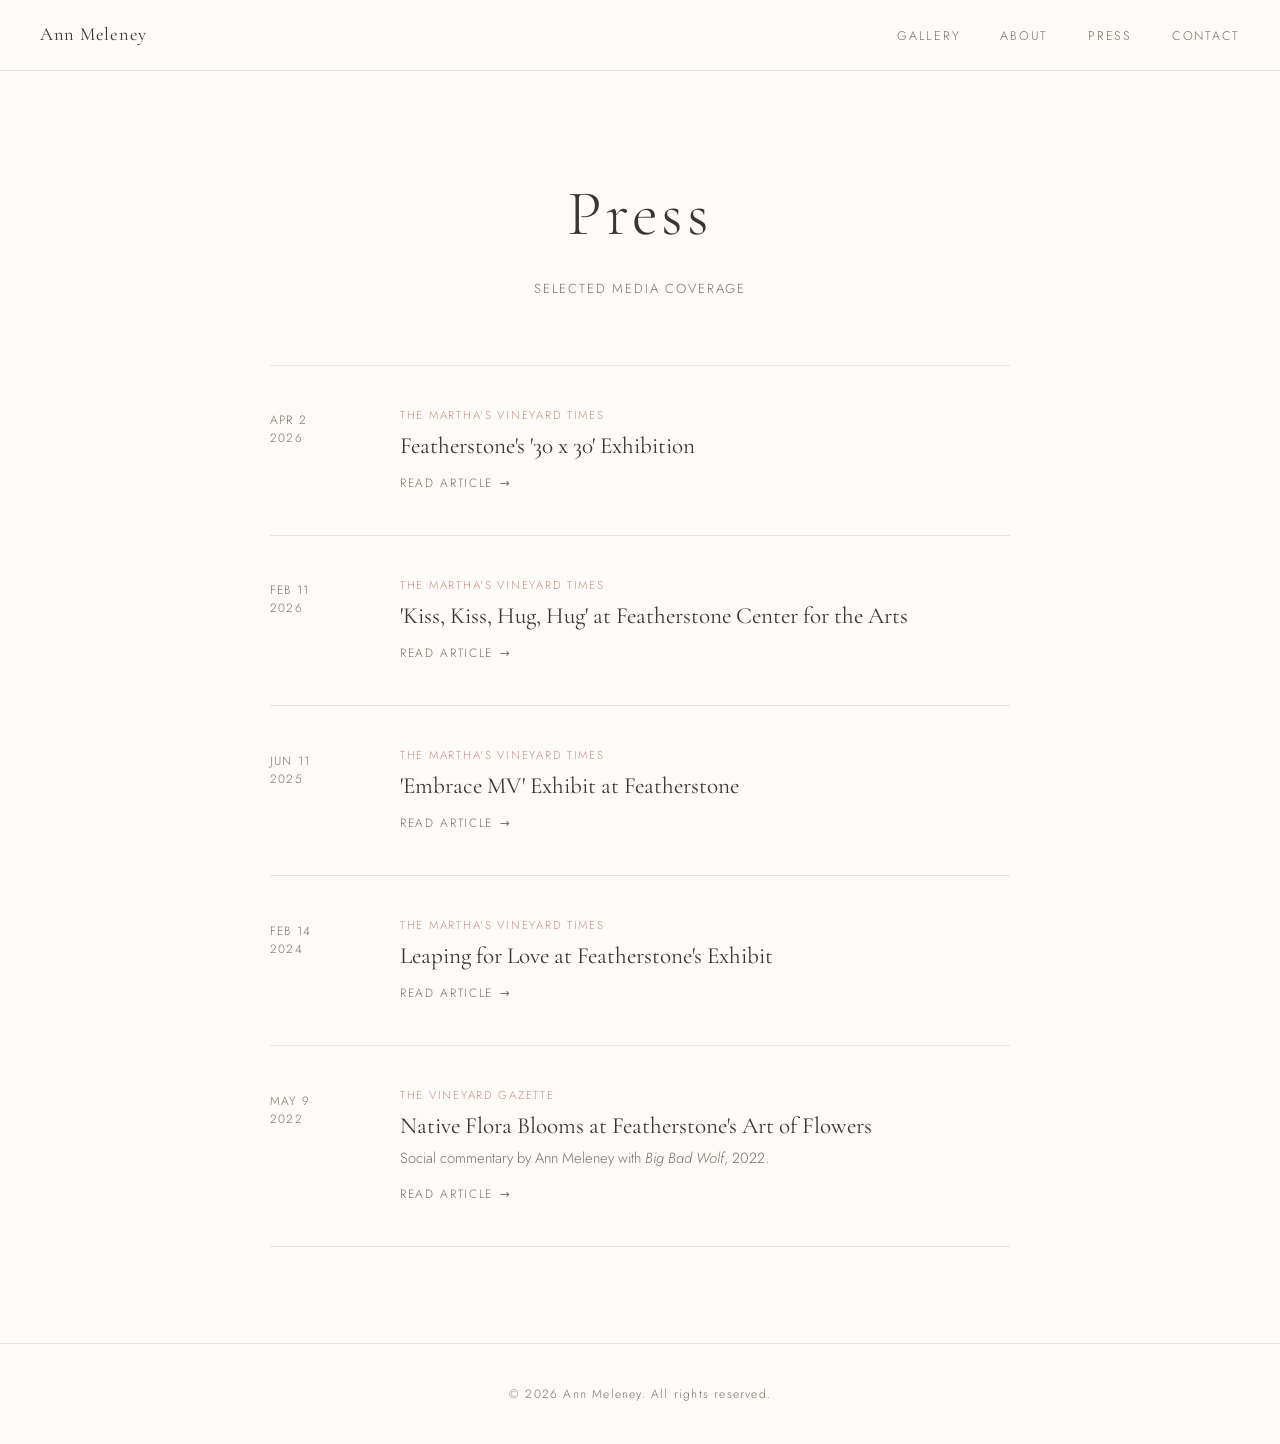
==== media.html @ ec395a9d "Initial commit" ====
<!DOCTYPE html>
<html lang="en">
<head>
  <meta charset="UTF-8">
  <meta name="viewport" content="width=device-width, initial-scale=1.0">
  <title>Press & Media — Ann Meleney</title>
  <link rel="preconnect" href="https://fonts.googleapis.com">
  <link rel="preconnect" href="https://fonts.gstatic.com" crossorigin>
  <link href="https://fonts.googleapis.com/css2?family=Cormorant+Garamond:ital,wght@0,300;0,400;0,500;1,300;1,400&family=Jost:wght@300;400&display=swap" rel="stylesheet">
  <link rel="stylesheet" href="style.css">
  <style>
    .press-list {
      max-width: 740px;
      margin: 0 auto;
      display: flex;
      flex-direction: column;
      gap: 0;
    }

    .press-item {
      display: grid;
      grid-template-columns: 90px 1fr;
      gap: 0 2.5rem;
      padding: 2.5rem 0;
      border-bottom: 1px solid var(--border);
      align-items: start;
    }

    .press-item:first-child {
      border-top: 1px solid var(--border);
    }

    .press-date {
      font-size: 0.75rem;
      letter-spacing: 0.1em;
      color: var(--ink-light);
      text-transform: uppercase;
      padding-top: 0.35rem;
      line-height: 1.5;
    }

    .press-date span {
      display: block;
    }

    .press-body {
      display: flex;
      flex-direction: column;
      gap: 0.4rem;
    }

    .press-publication {
      font-size: 0.72rem;
      letter-spacing: 0.15em;
      text-transform: uppercase;
      color: var(--dusty-rose);
    }

    .press-title {
      font-family: var(--font-serif);
      font-size: 1.45rem;
      font-weight: 400;
      color: var(--ink);
      line-height: 1.25;
      transition: color 0.2s;
    }

    .press-item a:hover .press-title {
      color: var(--dusty-rose);
    }

    .press-excerpt {
      font-size: 0.92rem;
      color: var(--ink-light);
      line-height: 1.75;
      margin-top: 0.3rem;
    }

    .press-read-more {
      display: inline-flex;
      align-items: center;
      gap: 0.4rem;
      margin-top: 0.75rem;
      font-size: 0.75rem;
      letter-spacing: 0.14em;
      text-transform: uppercase;
      color: var(--ink-light);
      transition: color 0.2s;
    }

    .press-read-more::after {
      content: '→';
      transition: transform 0.2s;
    }

    .press-item a:hover .press-read-more {
      color: var(--ink);
    }

    .press-item a:hover .press-read-more::after {
      transform: translateX(3px);
    }

    .press-page-hero {
      padding-top: 10rem;
      padding-bottom: 2rem;
      text-align: center;
    }

    .press-page-hero h1 {
      font-family: var(--font-serif);
      font-size: clamp(2.5rem, 5vw, 4rem);
      font-weight: 300;
      letter-spacing: 0.06em;
      color: var(--ink);
      margin-bottom: 0.6rem;
    }

    .press-page-hero p {
      font-size: 0.82rem;
      letter-spacing: 0.14em;
      text-transform: uppercase;
      color: var(--ink-light);
    }

    @media (max-width: 540px) {
      .press-item {
        grid-template-columns: 1fr;
        gap: 0.5rem;
      }
    }
  </style>
</head>
<body>

  <nav>
    <a href="index.html" class="nav-name">Ann Meleney</a>
    <ul>
      <li><a href="index.html#gallery">Gallery</a></li>
      <li><a href="index.html#about">About</a></li>
      <li><a href="media.html">Press</a></li>
      <li><a href="index.html#contact">Contact</a></li>
    </ul>
  </nav>

  <main>
    <div class="press-page-hero fade-in">
      <h1>Press</h1>
      <p>Selected media coverage</p>
    </div>

    <section style="padding-top: 2rem;">
      <div class="press-list">

        <div class="press-item fade-in">
          <div class="press-date">
            <span>Apr 2</span>
            <span>2026</span>
          </div>
          <div class="press-body">
            <span class="press-publication">The Martha's Vineyard Times</span>
            <a href="https://www.mvtimes.com/2026/04/02/featherstones-30-x-30-exhibition/" target="_blank" rel="noopener">
              <div class="press-title">Featherstone's '30 x 30' Exhibition</div>
              <!-- Optional: add a short excerpt below -->
              <!-- <p class="press-excerpt">Your excerpt here.</p> -->
              <span class="press-read-more">Read article</span>
            </a>
          </div>
        </div>

        <div class="press-item fade-in">
          <div class="press-date">
            <span>Feb 11</span>
            <span>2026</span>
          </div>
          <div class="press-body">
            <span class="press-publication">The Martha's Vineyard Times</span>
            <a href="https://www.mvtimes.com/2026/02/11/kiss-kiss-hug-hug-featherstone-center-arts/" target="_blank" rel="noopener">
              <div class="press-title">'Kiss, Kiss, Hug, Hug' at Featherstone Center for the Arts</div>
              <!-- <p class="press-excerpt">Your excerpt here.</p> -->
              <span class="press-read-more">Read article</span>
            </a>
          </div>
        </div>

        <div class="press-item fade-in">
          <div class="press-date">
            <span>Jun 11</span>
            <span>2025</span>
          </div>
          <div class="press-body">
            <span class="press-publication">The Martha's Vineyard Times</span>
            <a href="https://www.mvtimes.com/2025/06/11/embrace-mv-exhibit-featherstone/" target="_blank" rel="noopener">
              <div class="press-title">'Embrace MV' Exhibit at Featherstone</div>
              <!-- <p class="press-excerpt">Your excerpt here.</p> -->
              <span class="press-read-more">Read article</span>
            </a>
          </div>
        </div>

        <div class="press-item fade-in">
          <div class="press-date">
            <span>Feb 14</span>
            <span>2024</span>
          </div>
          <div class="press-body">
            <span class="press-publication">The Martha's Vineyard Times</span>
            <a href="https://www.mvtimes.com/2024/02/14/leaping-love-featherstones-exhibit/" target="_blank" rel="noopener">
              <div class="press-title">Leaping for Love at Featherstone's Exhibit</div>
              <!-- <p class="press-excerpt">Your excerpt here.</p> -->
              <span class="press-read-more">Read article</span>
            </a>
          </div>
        </div>

        <div class="press-item fade-in">
          <div class="press-date">
            <span>May 9</span>
            <span>2022</span>
          </div>
          <div class="press-body">
            <span class="press-publication">The Vineyard Gazette</span>
            <a href="https://vineyardgazette.com/photography/native-flora-blooms-featherstones-art-flowers" target="_blank" rel="noopener">
              <div class="press-title">Native Flora Blooms at Featherstone's Art of Flowers</div>
              <p class="press-excerpt">Social commentary by Ann Meleney with <em>Big Bad Wolf</em>, 2022.</p>
              <span class="press-read-more">Read article</span>
            </a>
          </div>
        </div>

      </div>
    </section>
  </main>

  <footer>
    <p>&copy; <span id="year"></span> Ann Meleney. All rights reserved.</p>
  </footer>

  <script>
    document.getElementById('year').textContent = new Date().getFullYear();

    const fadeEls = document.querySelectorAll('.fade-in');
    const observer = new IntersectionObserver((entries) => {
      entries.forEach(entry => {
        if (entry.isIntersecting) {
          entry.target.classList.add('visible');
          observer.unobserve(entry.target);
        }
      });
    }, { threshold: 0.1 });
    fadeEls.forEach((el, i) => {
      el.style.transitionDelay = `${i * 0.1}s`;
      observer.observe(el);
    });
  </script>
</body>
</html>
---- style.css ----
/* ── Reset & Base ───────────────────────────────────────── */
*, *::before, *::after {
  box-sizing: border-box;
  margin: 0;
  padding: 0;
}

:root {
  --cream:      #f7f4ef;
  --warm-white: #fdfbf8;
  --blush:      #e8c9bb;
  --dusty-rose: #c9938a;
  --sage:       #a8b5a0;
  --ink:        #3a3530;
  --ink-light:  #7a7068;
  --border:     rgba(58, 53, 48, 0.12);

  --font-serif: 'Cormorant Garamond', Georgia, serif;
  --font-sans:  'Jost', system-ui, sans-serif;

  --section-pad: 6rem 2rem;
  --max-w: 1100px;
}

html {
  scroll-behavior: smooth;
}

body {
  background: var(--warm-white);
  color: var(--ink);
  font-family: var(--font-sans);
  font-weight: 300;
  line-height: 1.7;
  -webkit-font-smoothing: antialiased;
}

img {
  display: block;
  max-width: 100%;
}

a {
  color: inherit;
  text-decoration: none;
}

/* ── Nav ────────────────────────────────────────────────── */
nav {
  position: fixed;
  top: 0;
  left: 0;
  right: 0;
  z-index: 100;
  display: flex;
  align-items: center;
  justify-content: space-between;
  padding: 1.2rem 2.5rem;
  background: rgba(253, 251, 248, 0.88);
  backdrop-filter: blur(10px);
  -webkit-backdrop-filter: blur(10px);
  border-bottom: 1px solid var(--border);
}

.nav-name {
  font-family: var(--font-serif);
  font-size: 1.15rem;
  font-weight: 400;
  letter-spacing: 0.04em;
  color: var(--ink);
  transition: color 0.2s;
}

.nav-name:hover {
  color: var(--dusty-rose);
}

nav ul {
  list-style: none;
  display: flex;
  gap: 2.5rem;
}

nav ul a {
  font-size: 0.78rem;
  letter-spacing: 0.14em;
  text-transform: uppercase;
  color: var(--ink-light);
  transition: color 0.2s;
}

nav ul a:hover {
  color: var(--ink);
}

/* ── Hero ───────────────────────────────────────────────── */
.hero {
  min-height: 100vh;
  display: flex;
  align-items: center;
  justify-content: center;
  position: relative;
  overflow: hidden;
  background: var(--cream);
}

/* Soft watercolor-wash background */
.hero::before {
  content: '';
  position: absolute;
  inset: 0;
  background:
    radial-gradient(ellipse 80% 60% at 20% 40%, rgba(232, 201, 187, 0.45) 0%, transparent 60%),
    radial-gradient(ellipse 60% 70% at 80% 70%, rgba(168, 181, 160, 0.3) 0%, transparent 55%),
    radial-gradient(ellipse 50% 40% at 55% 20%, rgba(201, 147, 138, 0.18) 0%, transparent 50%);
  pointer-events: none;
}

.hero-island {
  position: absolute;
  width: min(85vw, 900px);
  opacity: 0.18;
  top: 50%;
  left: 50%;
  transform: translate(-57.5%, -50%);
  pointer-events: none;
  filter: invert(1) brightness(2);
  mix-blend-mode: screen;
}

.hero-text {
  position: relative;
  text-align: center;
}

.hero-text h1 {
  font-family: var(--font-serif);
  font-size: clamp(3.5rem, 8vw, 7rem);
  font-weight: 300;
  letter-spacing: 0.06em;
  line-height: 1.05;
  color: var(--ink);
}

.hero-text .subtitle {
  margin-top: 1rem;
  font-size: 0.85rem;
  letter-spacing: 0.22em;
  text-transform: uppercase;
  color: var(--ink-light);
}

/* ── Section shared ─────────────────────────────────────── */
section {
  padding: var(--section-pad);
  max-width: var(--max-w);
  margin: 0 auto;
}

.section-header {
  text-align: center;
  margin-bottom: 3.5rem;
}

.section-header h2 {
  font-family: var(--font-serif);
  font-size: clamp(2rem, 4vw, 3rem);
  font-weight: 300;
  letter-spacing: 0.06em;
  color: var(--ink);
  margin-bottom: 0.5rem;
}

.section-header p {
  font-size: 0.85rem;
  letter-spacing: 0.1em;
  color: var(--ink-light);
}

/* ── Gallery ────────────────────────────────────────────── */
#gallery {
  padding-top: 7rem;
}

.gallery-grid {
  display: grid;
  grid-template-columns: repeat(3, 1fr);
  gap: 1.25rem;
}

.gallery-item {
  position: relative;
  overflow: hidden;
  cursor: pointer;
  aspect-ratio: 1 / 1;
  background: var(--cream);
}

.gallery-item img {
  width: 100%;
  height: 100%;
  object-fit: cover;
  transition: transform 0.55s cubic-bezier(0.25, 0.46, 0.45, 0.94);
}

.gallery-item:hover img {
  transform: scale(1.04);
}

.gallery-overlay {
  position: absolute;
  inset: 0;
  background: linear-gradient(to top, rgba(58, 53, 48, 0.72) 0%, transparent 55%);
  display: flex;
  flex-direction: column;
  justify-content: flex-end;
  padding: 1.25rem;
  opacity: 0;
  transition: opacity 0.35s ease;
}

.gallery-item:hover .gallery-overlay {
  opacity: 1;
}

.overlay-title {
  font-family: var(--font-serif);
  font-size: 1.1rem;
  font-weight: 400;
  color: #fff;
  display: block;
  margin-bottom: 0.2rem;
}

.overlay-meta {
  font-size: 0.72rem;
  letter-spacing: 0.1em;
  color: rgba(255, 255, 255, 0.75);
  text-transform: uppercase;
}

/* ── Lightbox ───────────────────────────────────────────── */
.lightbox {
  position: fixed;
  inset: 0;
  z-index: 200;
  background: rgba(30, 26, 22, 0.94);
  display: flex;
  align-items: center;
  justify-content: center;
  opacity: 0;
  pointer-events: none;
  transition: opacity 0.3s ease;
}

.lightbox.active {
  opacity: 1;
  pointer-events: all;
}

.lightbox-content {
  max-width: min(85vw, 800px);
  max-height: 90vh;
  display: flex;
  flex-direction: column;
  align-items: center;
}

.lightbox-content img {
  max-height: 78vh;
  max-width: 100%;
  object-fit: contain;
  border-radius: 2px;
}

.lightbox-caption {
  margin-top: 1rem;
  text-align: center;
  color: rgba(255, 255, 255, 0.75);
  display: flex;
  flex-direction: column;
  gap: 0.2rem;
}

#lightbox-title {
  font-family: var(--font-serif);
  font-size: 1.15rem;
  color: #fff;
}

#lightbox-meta {
  font-size: 0.75rem;
  letter-spacing: 0.1em;
  text-transform: uppercase;
}

.lightbox-close,
.lightbox-prev,
.lightbox-next {
  position: absolute;
  background: none;
  border: none;
  color: rgba(255, 255, 255, 0.6);
  cursor: pointer;
  font-size: 1.5rem;
  padding: 0.75rem;
  transition: color 0.2s;
  line-height: 1;
}

.lightbox-close { top: 1.5rem; right: 2rem; font-size: 2rem; }
.lightbox-prev  { left: 1.5rem; top: 50%; transform: translateY(-50%); font-size: 2rem; }
.lightbox-next  { right: 1.5rem; top: 50%; transform: translateY(-50%); font-size: 2rem; }

.lightbox-close:hover,
.lightbox-prev:hover,
.lightbox-next:hover {
  color: #fff;
}

/* ── About ──────────────────────────────────────────────── */
#about {
  padding-top: 5rem;
  padding-bottom: 5rem;
}

.about-inner {
  display: grid;
  grid-template-columns: 1fr 1.6fr;
  gap: 5rem;
  align-items: start;
}

.about-image-wrap {
  position: relative;
}

.about-image-wrap::before {
  content: '';
  position: absolute;
  inset: -1rem 1rem 1rem -1rem;
  background: linear-gradient(135deg, var(--blush) 0%, var(--sage) 100%);
  opacity: 0.25;
  border-radius: 2px;
  z-index: 0;
}

.about-portrait {
  position: relative;
  width: 100%;
  aspect-ratio: 3 / 4;
  object-fit: cover;
  border-radius: 2px;
  z-index: 1;
}

.about-text h2 {
  font-family: var(--font-serif);
  font-size: clamp(2rem, 4vw, 3rem);
  font-weight: 300;
  letter-spacing: 0.06em;
  color: var(--ink);
  margin-bottom: 1.5rem;
}

.about-text p {
  color: var(--ink-light);
  font-size: 1rem;
  line-height: 1.85;
  margin-bottom: 1.1rem;
}

.about-text p:last-child {
  margin-bottom: 0;
}

/* ── Contact ────────────────────────────────────────────── */
#contact {
  background: var(--cream);
  max-width: 100%;
  padding: var(--section-pad);
}

#contact > * {
  max-width: var(--max-w);
  margin-left: auto;
  margin-right: auto;
}

.contact-links {
  display: flex;
  justify-content: center;
  gap: 3rem;
  flex-wrap: wrap;
  margin-top: 0;
}

.contact-link {
  display: flex;
  flex-direction: column;
  align-items: center;
  gap: 0.4rem;
  padding: 2rem 2.5rem;
  border: 1px solid var(--border);
  border-radius: 2px;
  background: var(--warm-white);
  min-width: 200px;
  transition: border-color 0.25s, box-shadow 0.25s, transform 0.25s;
}

.contact-link:hover {
  border-color: var(--dusty-rose);
  box-shadow: 0 4px 24px rgba(201, 147, 138, 0.15);
  transform: translateY(-2px);
}

.contact-label {
  font-size: 0.72rem;
  letter-spacing: 0.2em;
  text-transform: uppercase;
  color: var(--ink-light);
}

.contact-value {
  font-family: var(--font-serif);
  font-size: 1.15rem;
  color: var(--ink);
}

/* ── Footer ─────────────────────────────────────────────── */
footer {
  text-align: center;
  padding: 2.5rem 2rem;
  font-size: 0.75rem;
  letter-spacing: 0.1em;
  color: var(--ink-light);
  border-top: 1px solid var(--border);
}

/* ── Responsive ─────────────────────────────────────────── */
@media (max-width: 768px) {
  nav {
    padding: 1rem 1.25rem;
  }

  nav ul {
    gap: 1.5rem;
  }

  .gallery-grid {
    grid-template-columns: repeat(2, 1fr);
  }

  .about-inner {
    grid-template-columns: 1fr;
    gap: 2.5rem;
  }

  .about-image-wrap {
    max-width: 300px;
    margin: 0 auto;
  }

  .contact-links {
    gap: 1.25rem;
  }
}

@media (max-width: 480px) {
  :root {
    --section-pad: 4rem 1.25rem;
  }

  .gallery-grid {
    grid-template-columns: 1fr;
  }

  .lightbox-prev { left: 0.5rem; }
  .lightbox-next { right: 0.5rem; }
}

/* ── Fade-in animation on scroll ───────────────────────── */
.fade-in {
  opacity: 0;
  transform: translateY(20px);
  transition: opacity 0.7s ease, transform 0.7s ease;
}

.fade-in.visible {
  opacity: 1;
  transform: none;
}
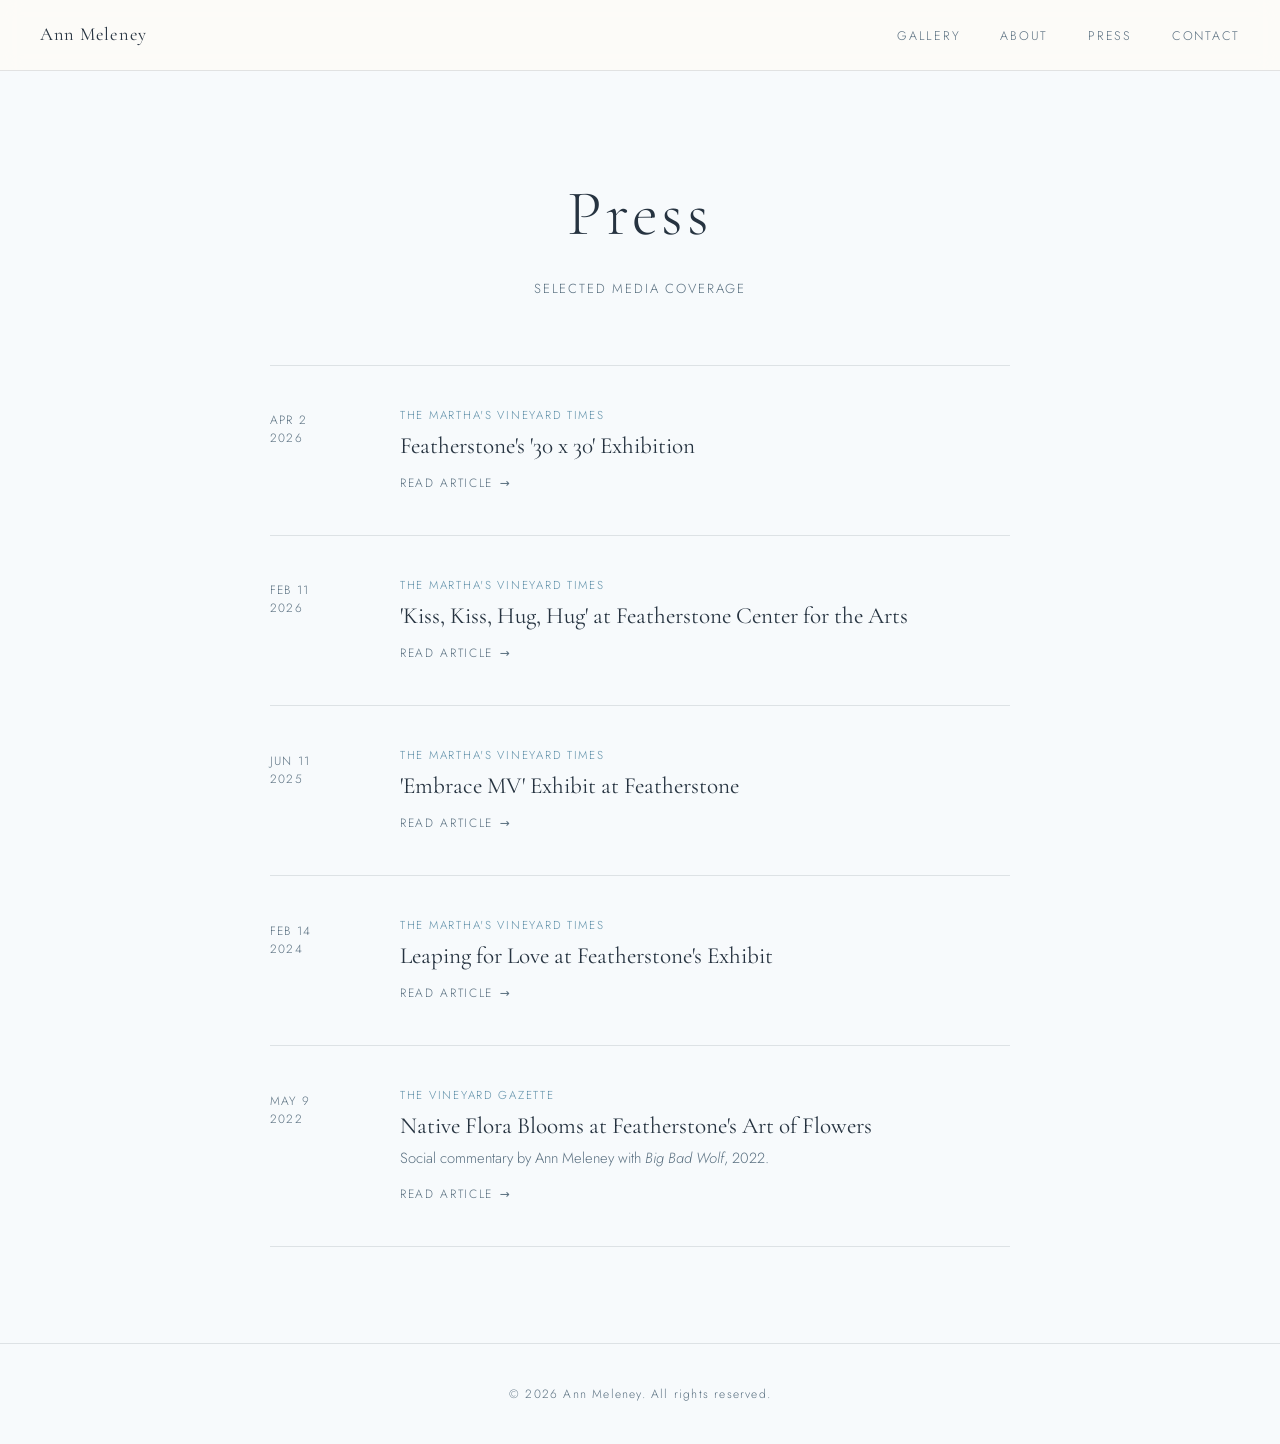
==== commit 939a7707: "Update gallery, bio, whale hero, blue palette, favicon" ====
--- a/media.html
+++ b/media.html
@@ -7,6 +7,7 @@
   <link rel="preconnect" href="https://fonts.googleapis.com">
   <link rel="preconnect" href="https://fonts.gstatic.com" crossorigin>
   <link href="https://fonts.googleapis.com/css2?family=Cormorant+Garamond:ital,wght@0,300;0,400;0,500;1,300;1,400&family=Jost:wght@300;400&display=swap" rel="stylesheet">
+  <link rel="icon" type="image/png" href="favicon.png">
   <link rel="stylesheet" href="style.css">
   <style>
     .press-list {
--- a/style.css
+++ b/style.css
@@ -6,14 +6,14 @@
 }
 
 :root {
-  --cream:      #f7f4ef;
-  --warm-white: #fdfbf8;
-  --blush:      #e8c9bb;
-  --dusty-rose: #c9938a;
-  --sage:       #a8b5a0;
-  --ink:        #3a3530;
-  --ink-light:  #7a7068;
-  --border:     rgba(58, 53, 48, 0.12);
+  --cream:      #f0f4f8;
+  --warm-white: #f7fafc;
+  --blush:      #b8d4e8;
+  --dusty-rose: #5e8fa8;
+  --sage:       #8ab5b8;
+  --ink:        #263340;
+  --ink-light:  #5a7080;
+  --border:     rgba(38, 51, 64, 0.12);
 
   --font-serif: 'Cormorant Garamond', Georgia, serif;
   --font-sans:  'Jost', system-ui, sans-serif;
@@ -110,27 +110,30 @@
   position: absolute;
   inset: 0;
   background:
-    radial-gradient(ellipse 80% 60% at 20% 40%, rgba(232, 201, 187, 0.45) 0%, transparent 60%),
-    radial-gradient(ellipse 60% 70% at 80% 70%, rgba(168, 181, 160, 0.3) 0%, transparent 55%),
-    radial-gradient(ellipse 50% 40% at 55% 20%, rgba(201, 147, 138, 0.18) 0%, transparent 50%);
+    radial-gradient(ellipse 80% 60% at 20% 40%, rgba(138, 181, 184, 0.4) 0%, transparent 60%),
+    radial-gradient(ellipse 60% 70% at 80% 70%, rgba(94, 143, 168, 0.25) 0%, transparent 55%),
+    radial-gradient(ellipse 50% 40% at 55% 20%, rgba(184, 212, 232, 0.35) 0%, transparent 50%);
   pointer-events: none;
 }
 
-.hero-island {
+.hero-whales {
   position: absolute;
-  width: min(85vw, 900px);
-  opacity: 0.18;
-  top: 50%;
-  left: 50%;
-  transform: translate(-57.5%, -50%);
+  bottom: 0;
+  left: 0;
+  width: 100%;
+  height: 42%;
+  object-fit: cover;
+  object-position: top center;
+  opacity: 0.08;
+  filter: hue-rotate(-95deg) saturate(0.7) brightness(0.7);
+  mix-blend-mode: multiply;
   pointer-events: none;
-  filter: invert(1) brightness(2);
-  mix-blend-mode: screen;
 }
 
 .hero-text {
   position: relative;
   text-align: center;
+  margin-bottom: 15%;
 }
 
 .hero-text h1 {
@@ -328,7 +331,7 @@
   display: grid;
   grid-template-columns: 1fr 1.6fr;
   gap: 5rem;
-  align-items: start;
+  align-items: center;
 }
 
 .about-image-wrap {
